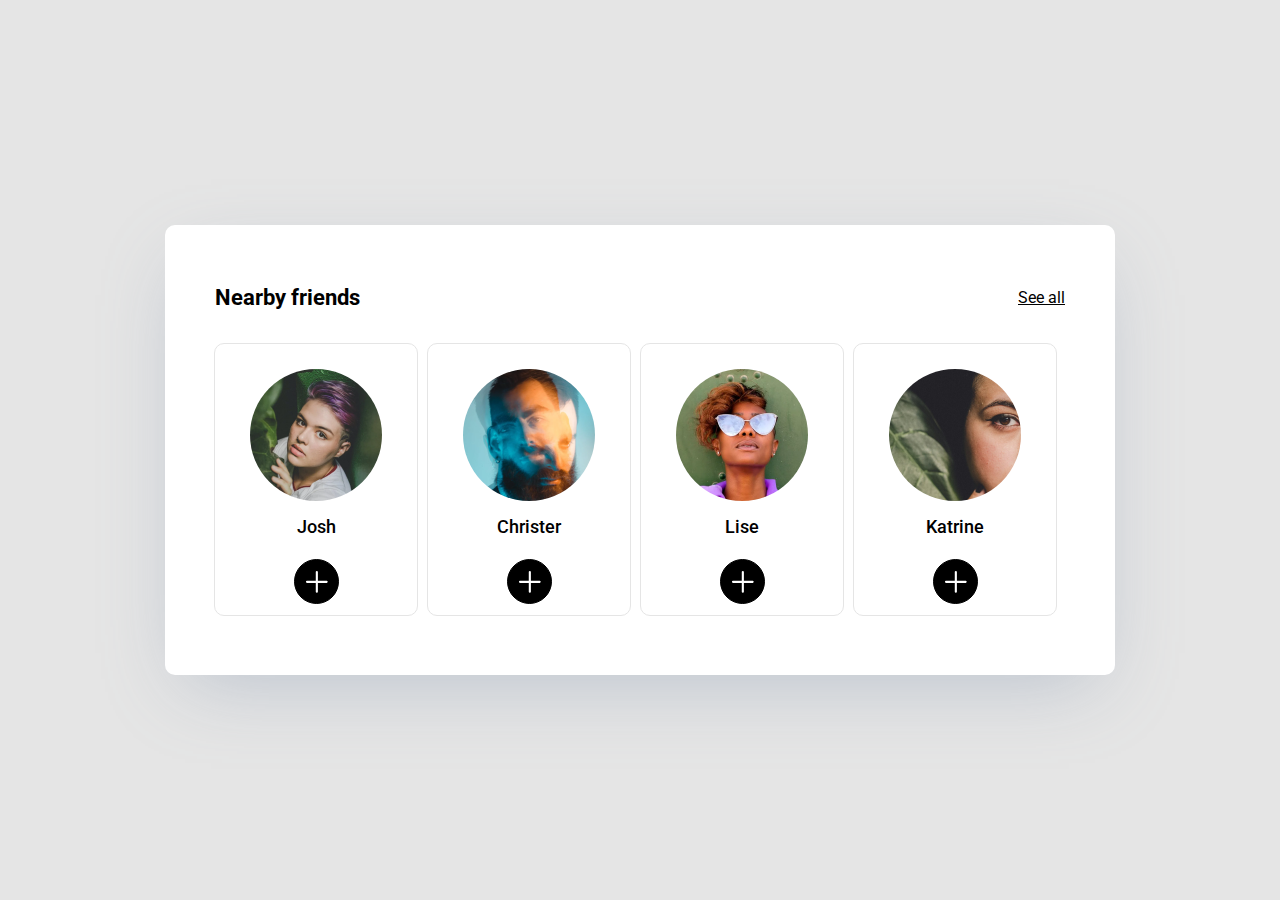
==== exercicio-04/index.html @ c839a079 "Card nearby-friends add" ====
<!DOCTYPE html>
<html lang="pt-br">
<head>
    <meta charset="UTF-8">
    <meta name="viewport" content="width=device-width, initial-scale=1.0">
    <title>Lista de Pessoas</title>
    <link rel="preconnect" href="https://fonts.googleapis.com">
    <link rel="preconnect" href="https://fonts.gstatic.com" crossorigin>
    <link href="https://fonts.googleapis.com/css2?family=Roboto:wght@400;500;700&display=swap" rel="stylesheet">
    <link href="./style.css" rel="stylesheet">
</head>
<body>
    <main>
        <div class="nearby-friends-container">
            <div class="header-card">
                <h1>Nearby friends</h1>
                <a href="#">See all</a>
            </div>
            <ul class="friends-ul">
                <li class="friend-li"><img class="profile-pic" src="./assets/josh.png" alt="Josh">Josh<img class="soma-icone" src="./assets/icone-soma.svg" alt="soma"></li>
                <li class="friend-li"><img class="profile-pic" src="./assets/christer.png" alt="Christer">Christer<img class="soma-icone" src="./assets/icone-soma.svg" alt="soma"></li>
                <li class="friend-li"><img class="profile-pic" src="./assets/lise.png" alt="Lise">Lise<img class="soma-icone" src="./assets/icone-soma.svg" alt="soma"></li>
                <li class="friend-li"><img class="profile-pic" src="./assets/katrine.png" alt="Katrine">Katrine<img class="soma-icone" src="./assets/icone-soma.svg" alt="soma"></li>
            </ul>
        </div>
        <div class="contacts-container">

        </div>
    </main>
</body>
</html>
---- exercicio-04/style.css ----
* {
    margin: 0;
    padding: 0;
    box-sizing: content-box;
}

body {
    min-height: 100vh;
    background: #E5E5E5;
    display: flex;
    justify-content: center;
    align-items: center;
    font-family: 'Roboto', sans-serif;
}

.nearby-friends-container {
    width: 950px;
    height: 450px;
    background: #FFFFFF;
    box-shadow: 0px 24px 74px -20px rgba(130, 148, 173, 0.44);
    border-radius: 10px;
}

.header-card {
    display: flex;
    justify-content: space-between;
    align-items: center;
    padding: 60px 50px 33px 50px;
}

.header-card h1 {
    font-weight: 700;
    font-size: 22px;
}

.header-card a{
    color: #000000;
    font-weight: 400;
    font-size: 16px;
}

.friends-ul {
    padding: 0 50px;
    display: flex;
    justify-content: center;
    align-items: center;
    list-style-type: none;
}

.friend-li {
    width: 135px;
    height: 240px;
    padding: 25px 35px 6px 35px;
    display: flex;
    flex-direction: column;
    align-items: center;
    margin-right: 9px;
    background: #FFFFFF;
    border: 1px solid #E5E5E5;
    border-radius: 10px;
    font-weight: 500;
    font-size: 18px;
}

.profile-pic {
    margin-bottom: 15px;
}

.soma-icone {
    padding: 10px;
    margin-top: 22px;
    background: #000000;
    border: 1px solid #000000;
}

.friend-li img {
    border-radius: 50%;
}
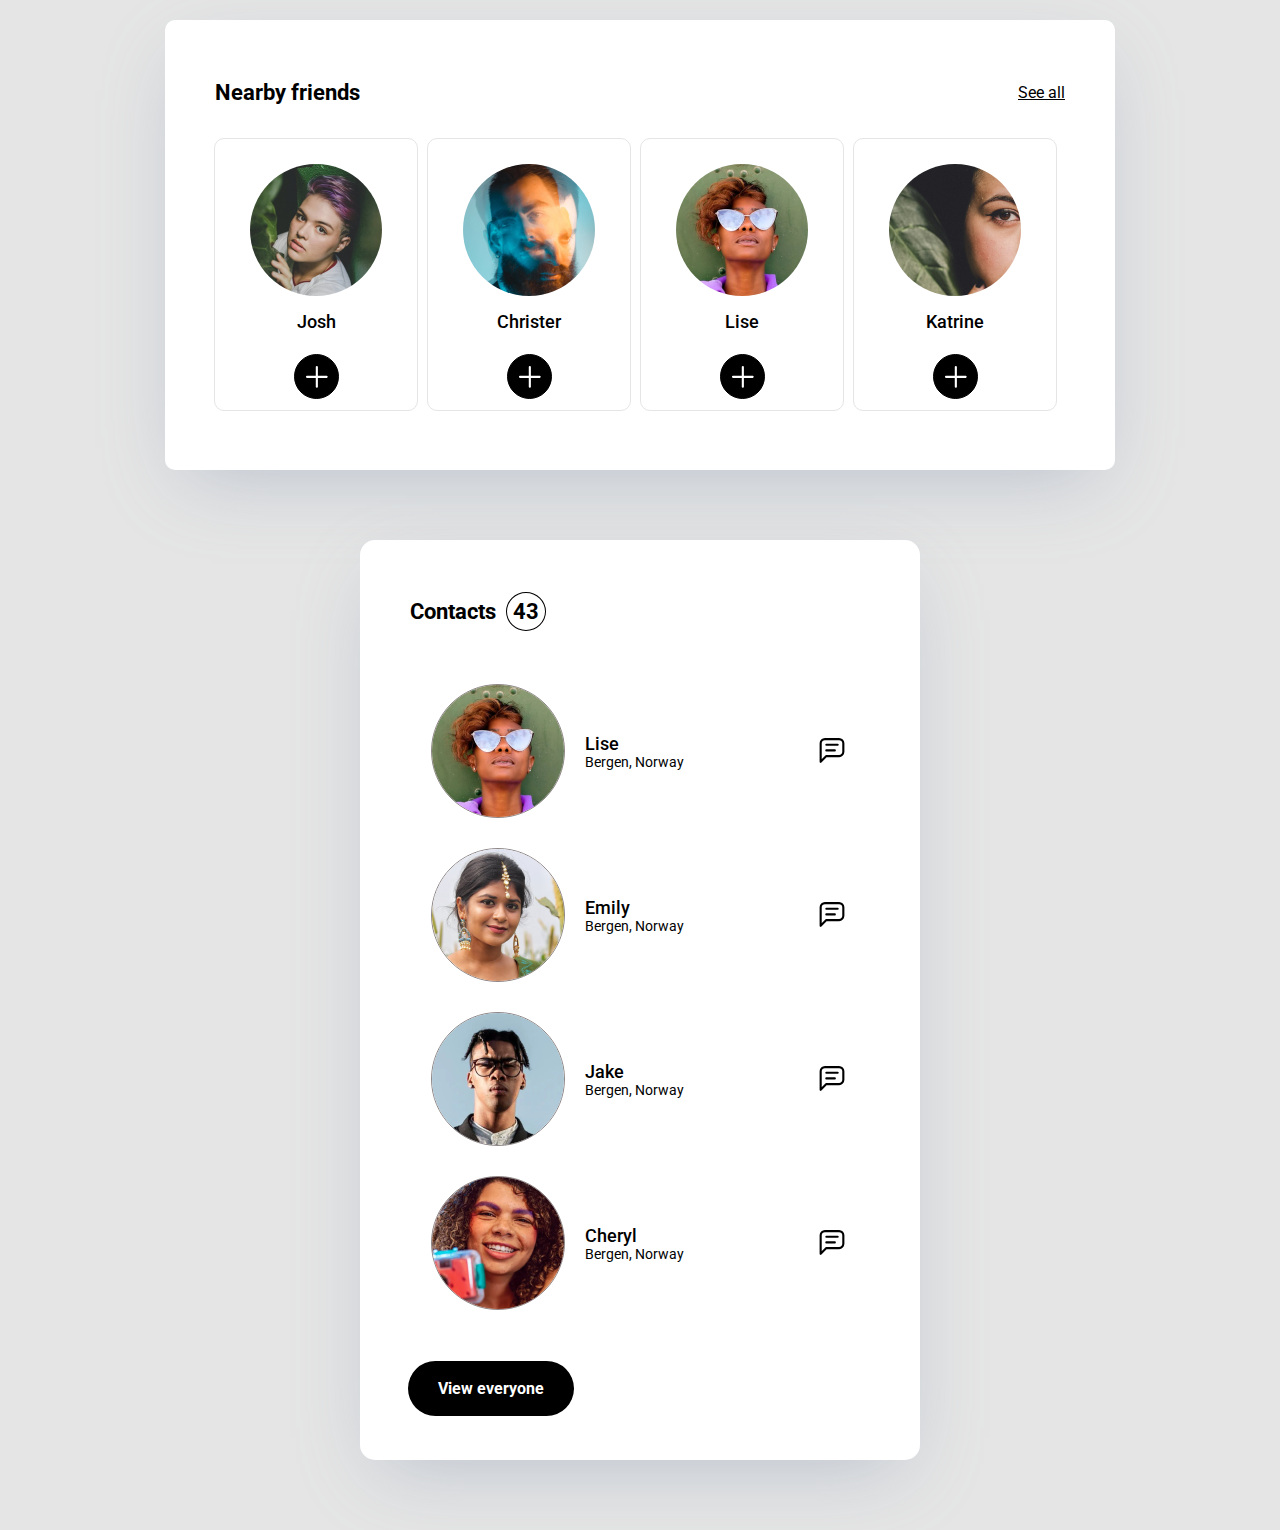
==== commit cb2ace11: "Exercício 04 - Finalizado" ====
--- a/exercicio-04/index.html
+++ b/exercicio-04/index.html
@@ -8,11 +8,13 @@
     <link rel="preconnect" href="https://fonts.gstatic.com" crossorigin>
     <link href="https://fonts.googleapis.com/css2?family=Roboto:wght@400;500;700&display=swap" rel="stylesheet">
     <link href="./style.css" rel="stylesheet">
+    <link href="./card01.css" rel="stylesheet">
+    <link href="./card02.css" rel="stylesheet">
 </head>
 <body>
     <main>
         <div class="nearby-friends-container">
-            <div class="header-card">
+            <div class="header-container-card">
                 <h1>Nearby friends</h1>
                 <a href="#">See all</a>
             </div>
@@ -24,7 +26,34 @@
             </ul>
         </div>
         <div class="contacts-container">
-
+            <div class="header-container-card2">
+                <span>Contacts</span><span class="header-card2-number">43</span>
+            </div>
+            <ul class="friends-card2-ul">
+                <li class="friend-card2-li">
+                    <img class="profile-card2-pic" src="./assets/lise.png" alt="Lise">
+                    <span class="profile-name"><p>Lise</p>Bergen, Norway</span>
+                    <a href="#"><img class="chat-icon" src="./assets/icone-chat.svg" alt="Chat"></a>
+                </li>
+                <li class="friend-card2-li">
+                    <img class="profile-card2-pic" src="./assets/emily.png" alt="Emily">
+                    <span class="profile-name"><p>Emily</p>Bergen, Norway</span>
+                    <a href="#"><img src="./assets/icone-chat.svg" alt="Chat"></a>
+                </li>
+                <li class="friend-card2-li">
+                    <img class="profile-card2-pic" src="./assets/jake.png" alt="Jake">
+                    <span class="profile-name"><p>Jake</p>Bergen, Norway</span>
+                    <a href="#"><img src="./assets/icone-chat.svg" alt="Chat"></a>
+                </li>
+                <li class="friend-card2-li">
+                    <img class="profile-card2-pic" src="./assets/cheryl.png" alt="Cheryl">
+                    <span  class="profile-name"><p>Cheryl</p>Bergen, Norway</span>
+                    <a href="#"><img src="./assets/icone-chat.svg" alt="Chat"></a>
+                </li>
+            </ul>
+            <div class="button">
+                <a href="#" class="button-format">View everyone</a>
+            </div>
         </div>
     </main>
 </body>
--- a/exercicio-04/style.css
+++ b/exercicio-04/style.css
@@ -11,68 +11,4 @@
     justify-content: center;
     align-items: center;
     font-family: 'Roboto', sans-serif;
-}
-
-.nearby-friends-container {
-    width: 950px;
-    height: 450px;
-    background: #FFFFFF;
-    box-shadow: 0px 24px 74px -20px rgba(130, 148, 173, 0.44);
-    border-radius: 10px;
-}
-
-.header-card {
-    display: flex;
-    justify-content: space-between;
-    align-items: center;
-    padding: 60px 50px 33px 50px;
-}
-
-.header-card h1 {
-    font-weight: 700;
-    font-size: 22px;
-}
-
-.header-card a{
-    color: #000000;
-    font-weight: 400;
-    font-size: 16px;
-}
-
-.friends-ul {
-    padding: 0 50px;
-    display: flex;
-    justify-content: center;
-    align-items: center;
-    list-style-type: none;
-}
-
-.friend-li {
-    width: 135px;
-    height: 240px;
-    padding: 25px 35px 6px 35px;
-    display: flex;
-    flex-direction: column;
-    align-items: center;
-    margin-right: 9px;
-    background: #FFFFFF;
-    border: 1px solid #E5E5E5;
-    border-radius: 10px;
-    font-weight: 500;
-    font-size: 18px;
-}
-
-.profile-pic {
-    margin-bottom: 15px;
-}
-
-.soma-icone {
-    padding: 10px;
-    margin-top: 22px;
-    background: #000000;
-    border: 1px solid #000000;
-}
-
-.friend-li img {
-    border-radius: 50%;
 }--- a/exercicio-04/card01.css
+++ b/exercicio-04/card01.css
@@ -0,0 +1,70 @@
+.nearby-friends-container {
+    width: 950px;
+    height: 450px;
+    background: #FFFFFF;
+    box-shadow: 0px 24px 74px -20px rgba(130, 148, 173, 0.44);
+    border-radius: 10px;
+    margin-top: 20px;
+}
+
+.header-container-card {
+    display: flex;
+    justify-content: space-between;
+    align-items: center;
+    padding: 60px 50px 33px 50px;
+}
+
+.header-container-card h1 {
+    font-weight: 700;
+    font-size: 22px;
+}
+
+.header-container-card a{
+    color: #000000;
+    font-weight: 400;
+    font-size: 16px;
+}
+
+.friends-ul {
+    padding: 0 50px;
+    display: flex;
+    justify-content: center;
+    align-items: center;
+    list-style-type: none;
+}
+
+.friend-li {
+    width: 135px;
+    height: 240px;
+    padding: 25px 35px 6px 35px;
+    display: flex;
+    flex-direction: column;
+    align-items: center;
+    margin-right: 9px;
+    background: #FFFFFF;
+    border: 1px solid #E5E5E5;
+    border-radius: 10px;
+    font-weight: 500;
+    font-size: 18px;
+}
+
+.profile-pic {
+    margin-bottom: 15px;
+}
+
+.soma-icone {
+    padding: 10px;
+    margin-top: 22px;
+    background: #000000;
+    border: 1px solid #000000;
+}
+
+.soma-icone:hover {
+    background: #353333;
+    border: 1px solid #353333;
+    cursor: pointer;
+}
+
+.friend-li img {
+    border-radius: 50%;
+}--- a/exercicio-04/card02.css
+++ b/exercicio-04/card02.css
@@ -0,0 +1,69 @@
+.contacts-container {
+    width: 560px;
+    height: 920px;
+    margin: 70px auto;
+    background: #FFFFFF;
+    box-shadow: 0px 24px 74px -20px rgba(130, 148, 173, 0.44);
+    border-radius: 15px;
+}
+
+.header-container-card2 {
+    padding: 59px 312px 60px 50px;
+    font-weight: 700;
+    font-size: 22px;
+}
+
+.header-card2-number {
+    border: 1px solid #000000;
+    border-radius: 50%;
+    padding: 6px;
+    margin-left: 10px;
+}
+
+.friends-card2-ul {
+    display: flex;
+    justify-content: center;
+    align-items: center;
+    flex-direction: column;
+    list-style-type: none;
+}
+
+.friend-card2-li {
+    display: flex;
+    align-items: center;
+    margin-bottom: 30px;
+}
+
+.profile-card2-pic {
+    border: 1px solid #8F8686;
+    border-radius: 50%;
+}
+
+.profile-name {
+    padding: 0 131px 0 20px;
+    font-weight: 400;
+    font-size: 14px;
+}
+
+.profile-name p {
+    font-weight: 500;
+    font-size: 18px;
+}
+
+.button {
+    padding: 39px 238px 48px 48px;
+}
+
+.button-format {
+    padding: 18px 30px;
+    background: #000000;
+    color: #FFFFFF;
+    font-weight: 700;
+    font-size: 16px;
+    border-radius: 60px;
+    text-decoration: none;
+}
+
+.button-format:hover {
+    background: #353333;
+}